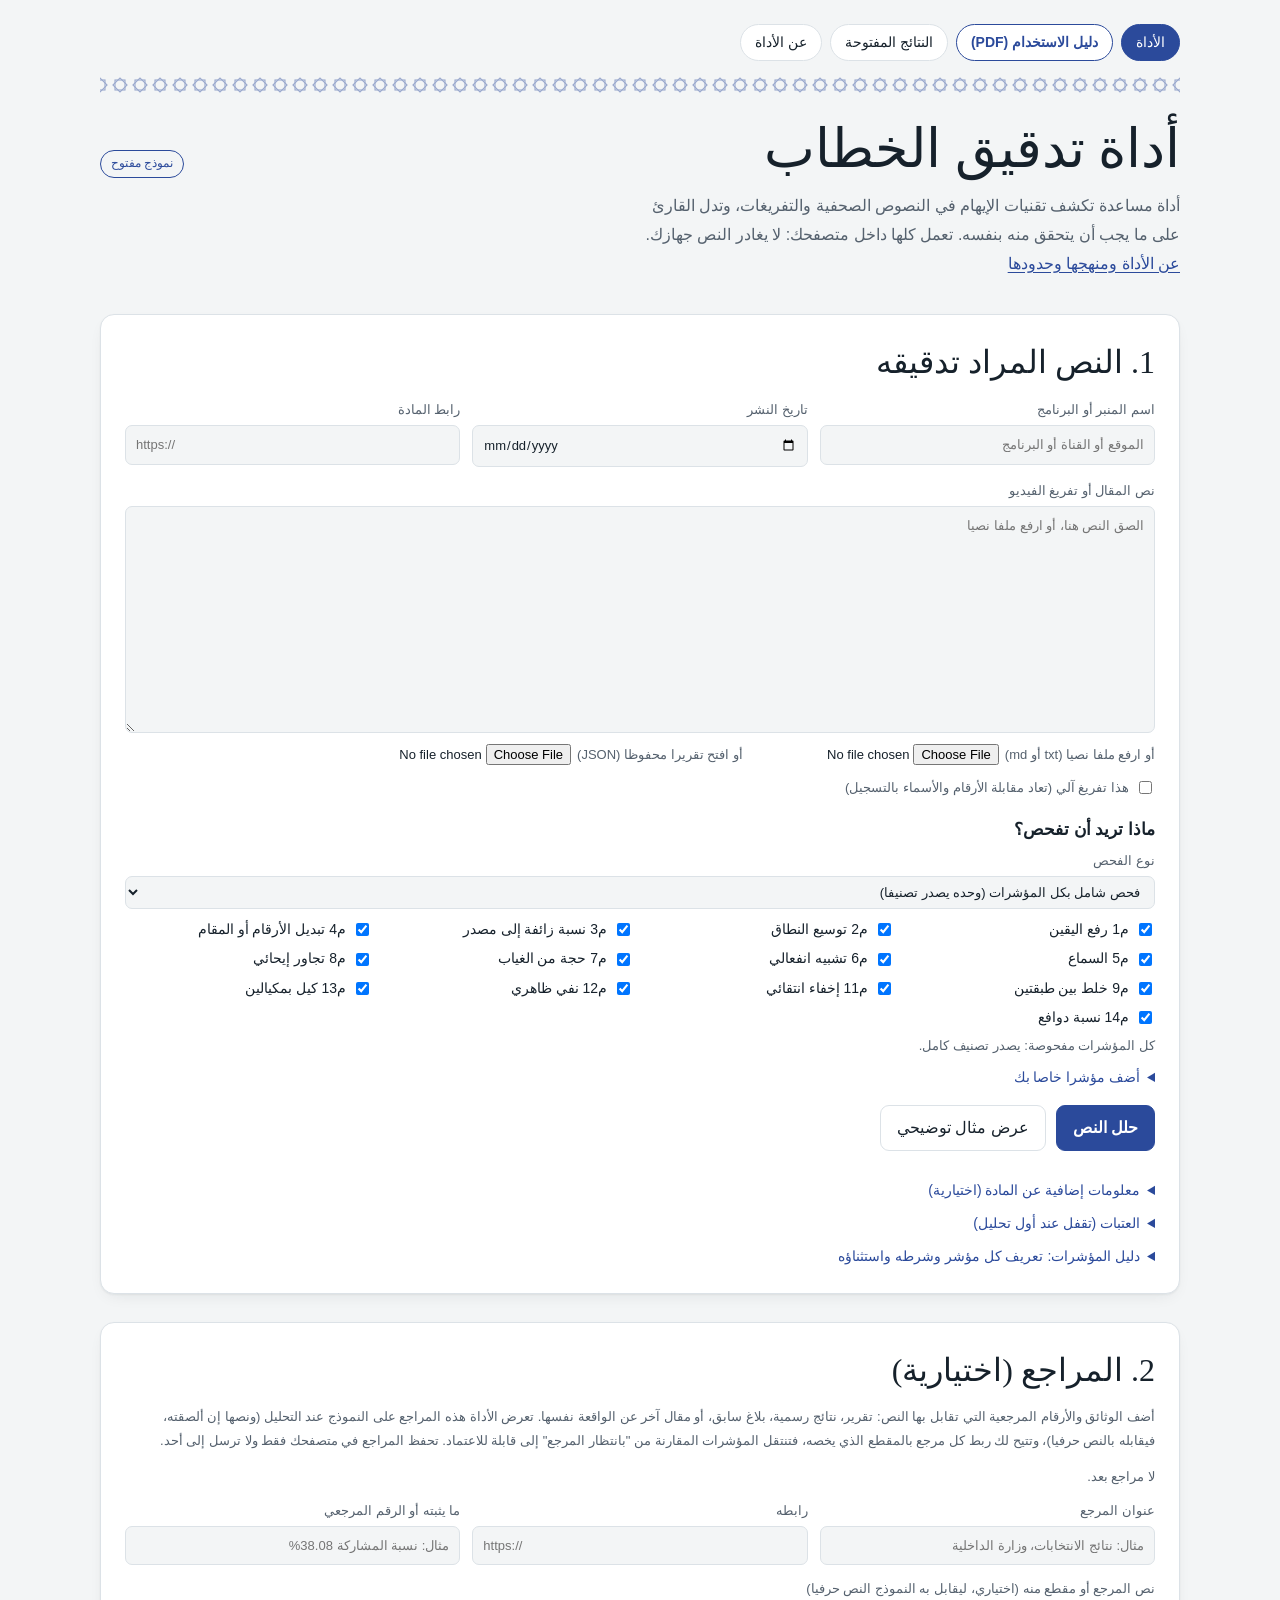
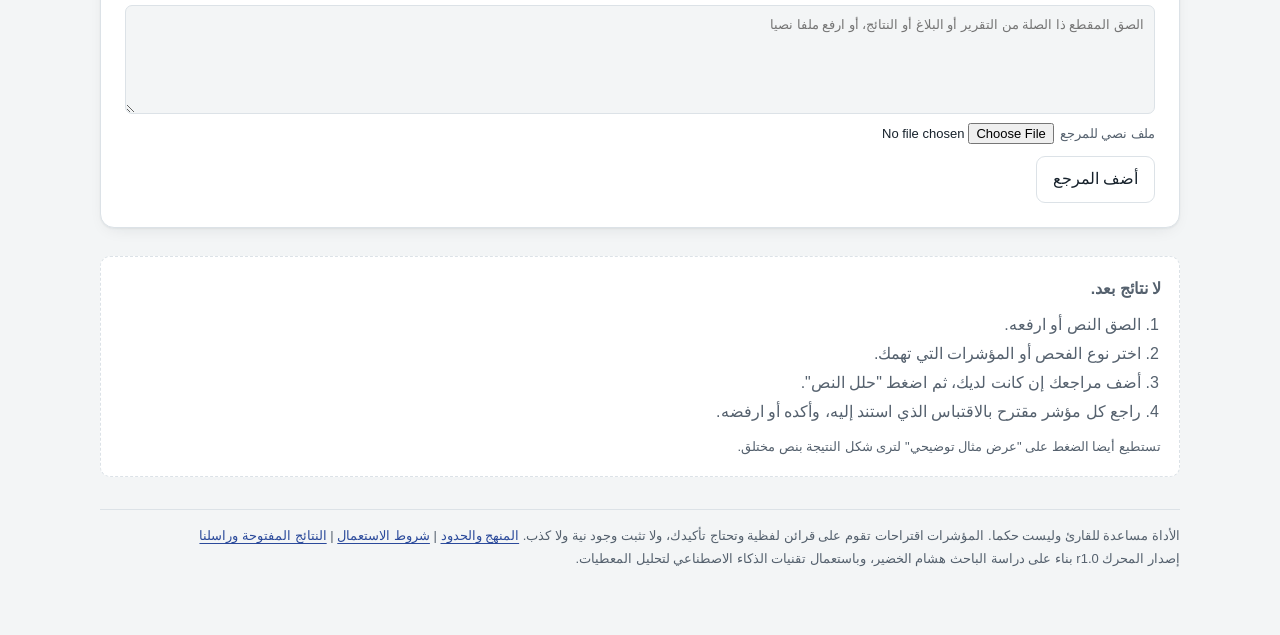
==== index.html @ cd6d9a6f "Add files via upload" ====
<!doctype html>
<html lang="ar" dir="rtl">
<head>
<meta charset="utf-8">
<meta http-equiv="Content-Security-Policy" content="default-src 'self'; script-src 'self' https://accounts.google.com/gsi/client; style-src 'self' 'unsafe-inline' https://accounts.google.com/gsi/style; img-src 'self' data:; font-src 'self'; connect-src 'self' https:; frame-src https://accounts.google.com/gsi/; object-src 'none'; base-uri 'none'; form-action 'self'">
<link rel="icon" href="data:image/svg+xml,%3Csvg xmlns='http://www.w3.org/2000/svg' viewBox='0 0 32 32'%3E%3Crect width='32' height='32' rx='7' fill='%232B4A9B'/%3E%3Cpath d='M16 4l3.2 6.4L26 8.5l-1.9 6.8L28 16l-3.9.7L26 23.5l-6.8-1.9L16 28l-3.2-6.4L6 23.5l1.9-6.8L4 16l3.9-.7L6 8.5l6.8 1.9z' fill='%23fff'/%3E%3C/svg%3E">
<meta name="referrer" content="strict-origin-when-cross-origin">
<meta name="viewport" content="width=device-width,initial-scale=1">
<title>أداة تدقيق الخطاب</title>
<meta name="description" content="أداة مساعدة تكشف تقنيات الإيهام في النصوص الصحفية والتفريغات، وتدل القارئ على ما يجب أن يتحقق منه بنفسه.">
<link rel="stylesheet" href="style.css">
</head>
<body>
<div id="app" lang="ar" dir="rtl">
  <nav class="topnav" aria-label="التنقل"><a href="index.html" aria-current="page">الأداة</a><a href="dalil-alistikhdam.pdf" download class="pdf">دليل الاستخدام (PDF)</a><a href="public.html">النتائج المفتوحة</a><a href="about.html">عن الأداة</a></nav>
  <header>
    <div>
      <h1>أداة تدقيق الخطاب</h1>
      <p>أداة مساعدة تكشف تقنيات الإيهام في النصوص الصحفية والتفريغات، وتدل القارئ على ما يجب أن يتحقق منه بنفسه. تعمل كلها داخل متصفحك: لا يغادر النص جهازك. <a href="about.html">عن الأداة ومنهجها وحدودها</a></p>
    </div>
    <span class="tag">نموذج مفتوح</span>
  </header>

  <section id="input">
    <div class="card">
      <h2>1. النص المراد تدقيقه</h2>
      <div class="grid" style="margin-bottom:12px">
        <label>اسم المنبر أو البرنامج<input type="text" id="m-outlet" placeholder="الموقع أو القناة أو البرنامج"></label>
        <label>تاريخ النشر<input type="date" id="m-date"></label>
        <label>رابط المادة<input type="text" id="m-link" inputmode="url" dir="ltr" placeholder="https://"></label>
      </div>
      <label for="text">نص المقال أو تفريغ الفيديو
        <textarea id="text" rows="9" placeholder="الصق النص هنا، أو ارفع ملفا نصيا"></textarea></label>
      <div class="row" style="margin-top:10px">
        <label style="flex-direction:row;align-items:center;gap:6px"><span>أو ارفع ملفا نصيا (txt أو md)</span><input type="file" id="file" accept=".txt,.md,text/plain"></label>
        <label style="flex-direction:row;align-items:center;gap:6px"><span>أو افتح تقريرا محفوظا (JSON)</span><input type="file" id="imp-file" accept=".json,application/json"></label>
        <label style="flex-direction:row;align-items:center;gap:6px"><input type="checkbox" id="asr"><span>هذا تفريغ آلي (تعاد مقابلة الأرقام والأسماء بالتسجيل)</span></label>
        <label id="ai-wrap" hidden style="flex-direction:row;align-items:center;gap:6px"><input type="checkbox" id="ai"><span>تحليل معمق بخدمة ذكاء اصطناعي (يرسل النص إلى الخادم المعد لذلك)</span></label>
      </div>
      <h3 style="margin:18px 0 6px">ماذا تريد أن تفحص؟</h3>
      <label>نوع الفحص
        <select id="preset">
          <option value="all">فحص شامل بكل المؤشرات (وحده يصدر تصنيفا)</option>
          <option value="num">الأرقام والإحصاءات</option>
          <option value="src">المصادر والإسناد</option>
          <option value="fra">الإيحاء والتأطير</option>
          <option value="custom">اختيار يدوي</option>
        </select></label>
      <div class="checks" id="picker" role="group" aria-label="المؤشرات المفحوصة"></div>
      <p class="note" id="presetnote" style="margin:4px 0 0"></p>
      <details style="margin-top:8px">
        <summary>أضف مؤشرا خاصا بك</summary>
        <div class="th">
          <label>اسم المؤشر<input type="text" id="c-name" placeholder="مثال: الاستشهاد بمجهول الحال"></label>
          <label>الشرط (متى يحسب؟)<input type="text" id="c-cond" placeholder="صف الحالة بدقة بحيث يمكن التحقق منها في النص"></label>
          <label>الوزن<select id="c-w"><option value="1">1 (عادي)</option><option value="2">2 (مرتفع)</option></select></label>
          <label style="flex-direction:row;align-items:center;gap:6px"><input type="checkbox" id="c-bench"><span>لا يثبت دون مرجع خارجي</span></label>
        </div>
        <div class="row" style="margin-top:8px"><button id="c-add">أضف المؤشر</button></div>
      </details>
      <div class="row" style="margin-top:14px">
        <button class="primary" id="go">حلل النص</button>
        <button id="stop" hidden>إيقاف</button>
        <button id="demo">عرض مثال توضيحي</button>
      </div>
      <div class="prog" id="prog" hidden><i></i></div>
      <div id="msg" class="note" aria-live="polite"></div>
      <details style="margin-top:8px">
        <summary>معلومات إضافية عن المادة (اختيارية)</summary>
        <div class="th">
          <label>شكل المادة<select id="m-genre"><option value="">غير محدد</option><option>مقال</option><option>تعليق</option><option>حلقة مصورة أو صوتية</option><option>خبر</option></select></label>
          <label>من يستهدفه النص؟<select id="m-target"><option value="">غير محدد</option><option>شخص</option><option>جهة أو مؤسسة</option><option>صورة الدولة في الخارج</option></select></label>
          <label>نبرة النص تجاه هدفه<select id="m-dir"><option value="">غير محدد</option><option>ذم</option><option>مدح</option><option>محايدة</option></select></label>
          <label>انتماء الهدف<select id="m-pos"><option value="">غير محدد</option><option>الحكومة</option><option>المعارضة</option><option>مؤسسة من مؤسسات الدولة</option></select></label>
        </div>
        <p class="note">هذه المعلومات لا تدخل في الحساب، وتفيد في مقارنة النصوص لاحقا.</p>
      </details>
      <details style="margin-top:8px">
        <summary>العتبات (تقفل عند أول تحليل)</summary>
        <div class="th">
          <label>درجة المقطع المموه<input type="number" id="t-pass" value="2" min="1"><span class="hint">مجموع أوزان المؤشرات المؤكدة في المقطع. يعد المقطع مموها عند بلوغها.</span></label>
          <label>نسبة التمويه المرتفعة %<input type="number" id="t-rate" value="10" min="1" max="100"><span class="hint">حصة المقاطع المموهة من القابلة للتحقق. ما بلغها فهو مرتفع.</span></label>
          <label>درجة الخروج المرتفعة (من 8)<input type="number" id="t-exit" value="5" min="1" max="8"><span class="hint">عدد علامات الأمانة الممارسة فعلا.</span></label>
          <label>أدنى عدد مقاطع لاستقرار النتيجة<input type="number" id="t-min" value="10" min="1"><span class="hint">تحت هذا العدد تحتسب النتيجة لكن تعرض مع تنبيه لأن مقطعا واحدا يغيرها. يكفي نص واحد لاستعمال الأداة.</span></label>
          <label>عتبة الاعتماد المباشر (ثقة %)<input type="number" id="t-conf" value="85" min="50" max="100"><span class="hint">مؤشر مقترح تبلغ ثقته هذه القيمة يعتمد دون ضغط. قرائن القواعد لا تتجاوز غالبا 75%، فلا يعتمد بها شيء تلقائيا إلا مع التحليل المعمق.</span></label>
          <label>عتبة اطراد المؤشر %<input type="number" id="t-ind" value="20" min="1" max="100"><span class="hint">مؤشر يظهر في هذه النسبة من المقاطع القابلة للتحقق يعد مطردا ومعتدا به في النص.</span></label>
        </div>
        <p class="note">تكتب العتبات قبل أول ترميز ولا تعدل بعد رؤية النتائج. لبدء تحليل بعتبات أخرى أعد تحميل الصفحة.</p>
      </details>
      <details style="margin-top:8px">
        <summary>دليل المؤشرات: تعريف كل مؤشر وشرطه واستثناؤه</summary>
        <div class="guide" id="guide"></div>
      </details>
    </div>
  </section>

  <section id="refs">
    <div class="card">
      <h2>2. المراجع (اختيارية)</h2>
      <p class="note" style="margin-top:0">أضف الوثائق والأرقام المرجعية التي تقابل بها النص: تقرير، نتائج رسمية، بلاغ سابق، أو مقال آخر عن الواقعة نفسها. تعرض الأداة هذه المراجع على النموذج عند التحليل (ونصها إن ألصقته، فيقابله بالنص حرفيا)، وتتيح لك ربط كل مرجع بالمقطع الذي يخصه، فتنتقل المؤشرات المقارنة من "بانتظار المرجع" إلى قابلة للاعتماد. تحفظ المراجع في متصفحك فقط ولا ترسل إلى أحد.</p>
      <div class="refs" id="reflist"></div>
      <div class="grid">
        <label>عنوان المرجع<input type="text" id="r-title" placeholder="مثال: نتائج الانتخابات، وزارة الداخلية"></label>
        <label>رابطه<input type="text" id="r-link" inputmode="url" dir="ltr" placeholder="https://"></label>
        <label>ما يثبته أو الرقم المرجعي<input type="text" id="r-note" placeholder="مثال: نسبة المشاركة 38.08%"></label>
      </div>
      <label style="margin-top:12px">نص المرجع أو مقطع منه (اختياري، ليقابل به النموذج النص حرفيا)
        <textarea id="r-text" rows="4" placeholder="الصق المقطع ذا الصلة من التقرير أو البلاغ أو النتائج، أو ارفع ملفا نصيا"></textarea></label>
      <div class="row" style="margin-top:8px"><label style="flex-direction:row;align-items:center;gap:6px"><span>ملف نصي للمرجع</span><input type="file" id="r-file" accept=".txt,.md,text/plain"></label></div>
      <div class="row" style="margin-top:10px"><button id="r-add">أضف المرجع</button></div>
    </div>
  </section>

  <section id="results"></section>
  <footer class="note" style="margin-top:32px;border-top:1px solid var(--line);padding-top:14px">
    الأداة مساعدة للقارئ وليست حكما. المؤشرات اقتراحات تقوم على قرائن لفظية وتحتاج تأكيدك، ولا تثبت وجود نية ولا كذب. <a href="about.html">المنهج والحدود</a> | <a href="terms.html">شروط الاستعمال</a> | <a href="public.html">النتائج المفتوحة وراسلنا</a>
    <br>إصدار المحرك <span id="ver"></span> بناء على دراسة الباحث هشام الخضير، وباستعمال تقنيات الذكاء الاصطناعي لتحليل المعطيات.
  </footer>
</div>

<script src="config.js"></script>
<script src="mode.js"></script>
<script src="auth.js"></script>
<script src="engine.js"></script>
<script src="app.js"></script>
</body>
</html>
---- style.css ----
/* ====== الهوية البصرية ======
   ورق رمادي مزرق محايد، حبر أزرق داكن، لون مميز واحد (أزرق مستوحى من الزليج)، ودلالات وظيفية للتنبيه فقط.
   العنصر المميز الوحيد: شريط النجمة الثمانية (زليج) تحت قائمة التنقل. باقي الصفحة هادئ. */
@font-face{font-family:"Tadqiq Display";src:url("fonts/title.woff") format("woff"),local("Reem Kufi"),local("ReemKufi-Regular");font-weight:400 800;font-display:swap}
@font-face{font-family:"Tadqiq Maghribi";src:url("fonts/BouazziMaghribi-Regular.woff2") format("woff2"),url("fonts/BouazziMaghribi-Regular.woff") format("woff");font-weight:400;font-display:swap}
@font-face{font-family:"Tadqiq Text";src:url("fonts/text-400.woff") format("woff"),local("IBM Plex Sans Arabic"),local("IBMPlexSansArabic");font-weight:400 500;font-display:swap}
@font-face{font-family:"Tadqiq Text";src:url("fonts/text-600.woff") format("woff"),local("IBM Plex Sans Arabic SemiBold"),local("IBMPlexSansArabic-SemiBold");font-weight:600;font-display:swap}
@font-face{font-family:"Tadqiq Text";src:url("fonts/text-700.woff") format("woff"),local("IBM Plex Sans Arabic Bold"),local("IBMPlexSansArabic-Bold");font-weight:700 800;font-display:swap}
:root{
  --bg:#F3F5F6; --panel:#FFFFFF; --ink:#16212B; --mute:#55616E; --line:#DCE2E7; --soft:#E8EDF1;
  --accent:#2B4A9B; --accent-ink:#FFFFFF;
  --flag:#A3271D; --flag-bg:#FBEBE8; --warn:#7F5200; --warn-bg:#FAF0D9; --ok:#1F6B3E; --ok-bg:#E4F2E9;
  --mark:#FFE7A0; --shadow:0 1px 2px rgba(22,33,43,.05),0 6px 18px -8px rgba(22,33,43,.12);
  --f-maghribi:"Tadqiq Maghribi","Tadqiq Display","Reem Kufi",serif;
  --f-display:"Tadqiq Display","Reem Kufi","Segoe UI",Tahoma,"Noto Sans Arabic",sans-serif;
  --f-body:"Tadqiq Text","IBM Plex Sans Arabic","Segoe UI",Tahoma,"Noto Sans Arabic",sans-serif;
  color-scheme:light;
}
@media (prefers-color-scheme: dark){
  :root:not([data-theme="light"]){
    --bg:#0E141B; --panel:#16202A; --ink:#E8EDF2; --mute:#9AA8B6; --line:#27343F; --soft:#1D2A35;
    --accent:#8CA6EE; --accent-ink:#0E1630;
    --flag:#FF9488; --flag-bg:#3A1D1A; --warn:#F0C26B; --warn-bg:#30270F; --ok:#7FD39B; --ok-bg:#14301E;
    --mark:#5A4A12; --shadow:0 1px 2px rgba(0,0,0,.3),0 6px 18px -8px rgba(0,0,0,.5); color-scheme:dark;
  }
}
:root[data-theme="dark"]{
  --bg:#0E141B; --panel:#16202A; --ink:#E8EDF2; --mute:#9AA8B6; --line:#27343F; --soft:#1D2A35;
  --accent:#8CA6EE; --accent-ink:#0E1630;
  --flag:#FF9488; --flag-bg:#3A1D1A; --warn:#F0C26B; --warn-bg:#30270F; --ok:#7FD39B; --ok-bg:#14301E;
  --mark:#5A4A12; --shadow:0 1px 2px rgba(0,0,0,.3),0 6px 18px -8px rgba(0,0,0,.5); color-scheme:dark;
}
html{-webkit-text-size-adjust:100%}
body{background:var(--bg);color:var(--ink);font-family:var(--f-body);font-size:16px;line-height:1.8;padding-inline:16px;font-feature-settings:'kern','liga'}
#app{max-width:1080px;margin:0 auto;padding-block:24px 64px;direction:rtl}
*{box-sizing:border-box}
h1,h2,h3{font-family:var(--f-display);font-weight:700;margin:0;text-wrap:balance;letter-spacing:0}
h1,h2{font-family:var(--f-maghribi);font-weight:400;font-synthesis:none}   /* الخط المغربي للعناوين الأساسية؛ وزن واحد فلا تضخيم آلي */
h1{font-size:clamp(36px,6.5vw,54px);line-height:1.35}
h2{font-size:clamp(26px,3.8vw,32px);line-height:1.45;margin-bottom:12px}
h3{font-size:17px;line-height:1.5}
header{display:flex;flex-wrap:wrap;gap:10px 16px;align-items:baseline;justify-content:space-between;margin-bottom:28px;padding-bottom:8px}
header p{margin:6px 0 0;color:var(--mute);max-width:62ch}
.tag{font-size:12px;border:1px solid var(--line);border-radius:999px;padding:2px 10px;color:var(--mute);background:var(--panel)}
section{margin-bottom:28px;min-width:0}
.card{background:var(--panel);border:1px solid var(--line);border-radius:14px;padding:clamp(16px,3vw,24px);min-width:0;box-shadow:var(--shadow)}
.grid{display:grid;gap:12px;grid-template-columns:repeat(auto-fit,minmax(200px,1fr))}
label{display:flex;flex-direction:column;gap:4px;font-size:13px;color:var(--mute);min-width:0}
input,select,textarea,button{font:inherit;color:var(--ink)}
input[type=text],input[type=number],input[type=date],input[type=email],select,textarea{background:var(--bg);border:1px solid var(--line);border-radius:7px;padding:7px 10px;width:100%;min-width:0}
textarea{resize:vertical;line-height:1.8}
:focus-visible{outline:2px solid var(--accent);outline-offset:2px}
button{cursor:pointer;border:1px solid var(--line);background:var(--panel);border-radius:9px;padding:8px 16px;transition:background-color .15s,border-color .15s}
button:hover:not(:disabled){border-color:var(--accent)}
button.primary{background:var(--accent);color:var(--accent-ink);border-color:var(--accent);font-weight:600}
button.primary:hover:not(:disabled){filter:brightness(1.08)}
button:disabled{opacity:.5;cursor:not-allowed}
.row{display:flex;flex-wrap:wrap;gap:10px;align-items:center}
.note{color:var(--mute);font-size:13px}
.banner{border-radius:8px;padding:10px 14px;font-size:13.5px;border:1px solid var(--line);background:var(--soft)}
.banner.warn{background:var(--warn-bg);color:var(--warn);border-color:transparent}
.banner.demo{background:var(--soft)}
details summary{cursor:pointer;color:var(--accent);font-size:14px}
.th{display:grid;gap:10px;grid-template-columns:repeat(auto-fit,minmax(150px,1fr));margin-top:10px}
/* summary */
.stats{display:grid;gap:12px;grid-template-columns:repeat(auto-fit,minmax(170px,1fr));margin-bottom:14px}
.stat{background:var(--panel);border:1px solid var(--line);border-radius:12px;padding:14px 16px;min-width:0;box-shadow:var(--shadow)}
.stat b{display:block;font-family:var(--f-display);font-size:32px;line-height:1.2;font-weight:700;font-variant-numeric:tabular-nums}
.stat span{font-size:13px;color:var(--mute)}
.verdict{border-radius:14px;padding:18px 20px;border:1px solid var(--line);border-inline-start-width:6px;background:var(--panel);margin-bottom:14px}
.verdict .lab{font-family:var(--f-display);font-size:clamp(20px,3vw,26px);line-height:1.4}
.verdict.bad{background:var(--flag-bg);border-color:var(--flag)}
.verdict.bad .lab{color:var(--flag)}
.verdict.good{background:var(--ok-bg);border-color:var(--ok)}
.verdict.good .lab{color:var(--ok)}
.verdict.mid{background:var(--warn-bg);border-color:var(--warn)}
.verdict.mid .lab{color:var(--warn)}
.bar{height:8px;border-radius:99px;background:var(--soft);overflow:hidden;margin-top:6px}
.bar i{display:block;height:100%;background:var(--flag)}
table{width:100%;border-collapse:collapse;font-size:14px}
th,td{border-bottom:1px solid var(--line);padding:8px 8px;text-align:start;vertical-align:middle}
th{font-weight:600;color:var(--mute);font-size:13px}
.scroll{overflow-x:auto}
td input[type=number]{width:70px}
.pill{display:inline-block;border-radius:99px;padding:1px 10px;font-size:12.5px;background:var(--soft);color:var(--mute)}
.pill.ok{background:var(--ok-bg);color:var(--ok)}
.pill.no{background:var(--flag-bg);color:var(--flag)}
.pill.decl{background:var(--warn-bg);color:var(--warn)}
/* passages */
.p{border:1px solid var(--line);background:var(--panel);border-radius:12px;padding:16px;margin-bottom:12px;display:grid;gap:10px;min-width:0}
.p.camo{border-inline-start:5px solid var(--flag)}
.p.opin{opacity:.78}
.p-head{display:flex;flex-wrap:wrap;gap:8px 12px;align-items:center}
.p-n{font-family:var(--f-display);font-size:15px;color:var(--mute);min-width:2.2em}
.quote{margin:0;font-size:15.5px;line-height:1.9;overflow-wrap:anywhere}
mark{background:var(--mark);color:inherit;border-radius:3px;padding:0 2px}
.chips{display:flex;flex-wrap:wrap;gap:6px}
.chip{border-radius:99px;padding:2px 12px;font-size:13px;border:1px dashed var(--mute);background:transparent;display:inline-flex;gap:6px;align-items:center}
.chip.c{border-style:solid;border-color:var(--flag);background:var(--flag-bg);color:var(--flag);font-weight:600}
.chip.r{text-decoration:line-through;color:var(--mute);opacity:.6}
.chip small{font-size:11px;opacity:.85}
.p-meta{display:grid;gap:8px;grid-template-columns:repeat(auto-fit,minmax(190px,1fr))}
.why{font-size:13px;color:var(--mute);margin:0}
.add{display:flex;gap:6px;align-items:center}
.add select{width:auto;max-width:200px}
.legend{display:flex;flex-wrap:wrap;gap:12px;font-size:13px;color:var(--mute);margin-bottom:10px}
.bm{font-size:13px}
label .hint{font-size:12px;color:var(--mute);line-height:1.5}
.guide{display:grid;gap:10px;margin-top:10px}
.g-i{border:1px solid var(--line);border-radius:8px;padding:10px 12px;background:var(--bg)}
.g-i p{margin:2px 0;font-size:13.5px}
.g-i b{color:var(--ink)}
.refs{display:grid;gap:8px;margin:10px 0}
.ref{display:flex;flex-wrap:wrap;gap:6px 12px;align-items:baseline;border:1px solid var(--line);border-radius:8px;padding:8px 12px;background:var(--bg)}
.ref a{color:var(--accent);overflow-wrap:anywhere}
.ref .grow{flex:1;min-width:0}
.pill.est{background:var(--flag-bg);color:var(--flag);font-weight:600}
.checks{display:grid;gap:4px 14px;grid-template-columns:repeat(auto-fit,minmax(210px,1fr));margin-top:8px}
.checks label{flex-direction:row;align-items:center;gap:6px;color:var(--ink);font-size:14px}
.empty{border:1px dashed var(--line);border-radius:10px;padding:18px;color:var(--mute);background:var(--panel)}
.empty ol{margin:8px 0 0;padding-inline-start:20px}
.sumtxt{font-size:15.5px;line-height:1.9;margin:6px 0 0}
.chip small.auto{font-weight:400}

#msg{min-height:1.4em}
.prog{height:6px;border-radius:99px;background:var(--soft);overflow:hidden}
.prog i{display:block;height:100%;width:0;background:var(--accent);transition:width .3s}
@media (prefers-reduced-motion:reduce){.prog i{transition:none}}
@media (max-width:520px){h1{font-size:32px}.stat b{font-size:26px}}
a{color:var(--accent);text-underline-offset:3px}
body{margin:0}
[hidden]{display:none!important}

.topnav{display:flex;flex-wrap:wrap;gap:6px 8px;margin:0 0 18px;padding:0}
.topnav a{border:1px solid var(--line);background:var(--panel);color:var(--ink);text-decoration:none;border-radius:99px;padding:5px 14px;font-size:14px}
.topnav a:hover{border-color:var(--accent)}
.topnav a[aria-current="page"]{background:var(--accent);color:var(--accent-ink);border-color:var(--accent)}
.topnav a.pdf{border-color:var(--accent);color:var(--accent);font-weight:600}

body.locked #app>*:not(.topnav){display:none}
body.locked main>*:not(.topnav):not(h1){display:none}
.gate{position:fixed;inset:0;z-index:50;background:rgba(15,22,28,.72);display:flex;align-items:flex-start;justify-content:center;padding:24px 16px;overflow-y:auto}
.gate-card{background:var(--panel);color:var(--ink);border:1px solid var(--line);border-radius:12px;padding:20px;max-width:460px;width:100%;margin-block:auto;display:grid;gap:10px}
.gate-card h2{margin:0}.gate-card h3{margin:8px 0 0}
.g-terms{flex-direction:row;flex-wrap:wrap;align-items:center;gap:6px;color:var(--ink);font-size:14px;background:var(--soft);border-radius:8px;padding:8px 10px}
.g-btn{min-height:44px}
.acct{margin-inline-start:auto;display:inline-flex;gap:6px;align-items:center;flex-wrap:wrap}
.acct .who{max-width:200px;overflow:hidden;text-overflow:ellipsis;white-space:nowrap;direction:ltr;color:var(--mute);font-size:13px}
.acct button{padding:3px 12px;font-size:13px;border-radius:99px}

/* الشريط المميز: نجمة ثمانية متكررة (نمط الزليج). عنصر الهوية الوحيد */
.topnav::after{content:"";flex:0 0 100%;height:20px;margin-top:8px;background:var(--accent);opacity:.45;
  -webkit-mask:url("data:image/svg+xml,%3Csvg xmlns='http://www.w3.org/2000/svg' width='20' height='20' viewBox='0 0 20 20'%3E%3Cg fill='none' stroke='black' stroke-width='1.1'%3E%3Crect x='5' y='5' width='10' height='10'/%3E%3Crect x='5' y='5' width='10' height='10' transform='rotate(45 10 10)'/%3E%3C/g%3E%3C/svg%3E") repeat-x center/20px 20px;
  mask:url("data:image/svg+xml,%3Csvg xmlns='http://www.w3.org/2000/svg' width='20' height='20' viewBox='0 0 20 20'%3E%3Cg fill='none' stroke='black' stroke-width='1.1'%3E%3Crect x='5' y='5' width='10' height='10'/%3E%3Crect x='5' y='5' width='10' height='10' transform='rotate(45 10 10)'/%3E%3C/g%3E%3C/svg%3E") repeat-x center/20px 20px}
.topnav{align-items:center}
.tag{border-color:var(--accent);color:var(--accent);background:transparent}
.quote{max-width:70ch}
@media (prefers-reduced-motion:reduce){*{transition:none!important}}
@media print{.topnav,.gate,button,.row,details>summary~*{display:none!important}body{background:#fff;color:#000}}

/* محتوى يظهر بحسب نمط الموقع */
.only-full{display:none}
html[data-mode=full] .only-full{display:revert}
html[data-mode=full] .only-static{display:none}
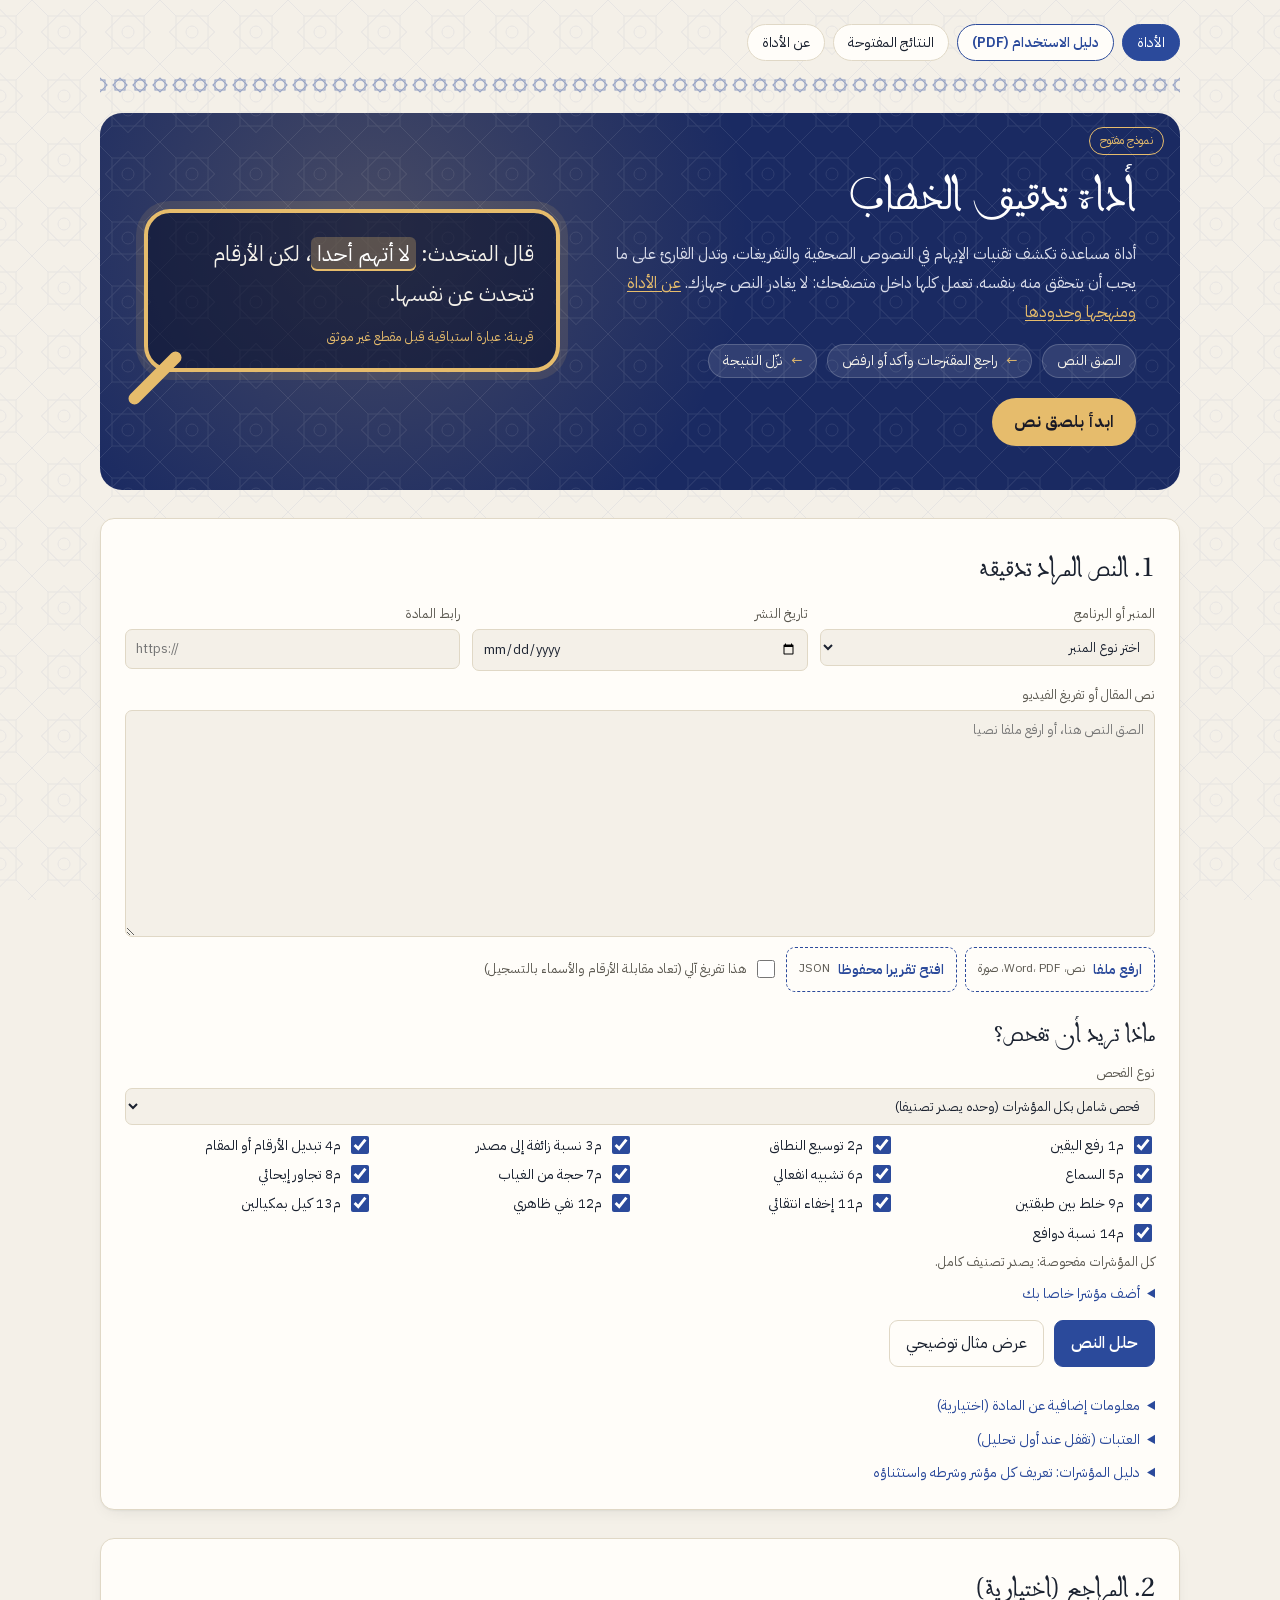
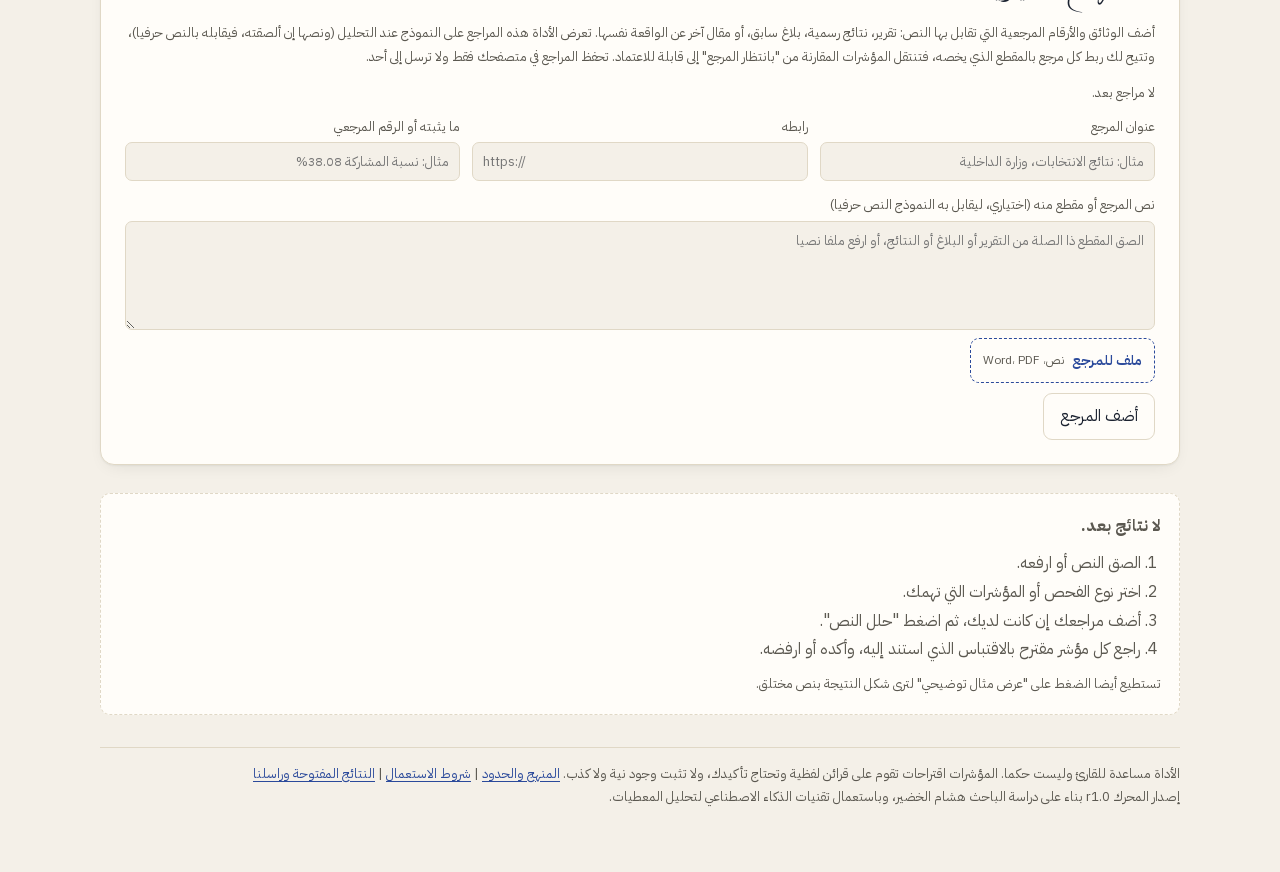
==== commit caa313e2: "Add files via upload Mise à jour : design, Word, PDF et images" ====
--- a/index.html
+++ b/index.html
@@ -2,7 +2,7 @@
 <html lang="ar" dir="rtl">
 <head>
 <meta charset="utf-8">
-<meta http-equiv="Content-Security-Policy" content="default-src 'self'; script-src 'self' https://accounts.google.com/gsi/client; style-src 'self' 'unsafe-inline' https://accounts.google.com/gsi/style; img-src 'self' data:; font-src 'self'; connect-src 'self' https:; frame-src https://accounts.google.com/gsi/; object-src 'none'; base-uri 'none'; form-action 'self'">
+<meta http-equiv="Content-Security-Policy" content="default-src 'self'; script-src 'self' 'wasm-unsafe-eval' https://accounts.google.com/gsi/client; worker-src 'self'; style-src 'self' 'unsafe-inline' https://accounts.google.com/gsi/style; img-src 'self' data:; font-src 'self'; connect-src 'self' https:; frame-src https://accounts.google.com/gsi/; object-src 'none'; base-uri 'none'; form-action 'self'">
 <link rel="icon" href="data:image/svg+xml,%3Csvg xmlns='http://www.w3.org/2000/svg' viewBox='0 0 32 32'%3E%3Crect width='32' height='32' rx='7' fill='%232B4A9B'/%3E%3Cpath d='M16 4l3.2 6.4L26 8.5l-1.9 6.8L28 16l-3.9.7L26 23.5l-6.8-1.9L16 28l-3.2-6.4L6 23.5l1.9-6.8L4 16l3.9-.7L6 8.5l6.8 1.9z' fill='%23fff'/%3E%3C/svg%3E">
 <meta name="referrer" content="strict-origin-when-cross-origin">
 <meta name="viewport" content="width=device-width,initial-scale=1">
@@ -13,11 +13,14 @@
 <body>
 <div id="app" lang="ar" dir="rtl">
   <nav class="topnav" aria-label="التنقل"><a href="index.html" aria-current="page">الأداة</a><a href="dalil-alistikhdam.pdf" download class="pdf">دليل الاستخدام (PDF)</a><a href="public.html">النتائج المفتوحة</a><a href="about.html">عن الأداة</a></nav>
-  <header>
+  <header class="hero">
     <div>
       <h1>أداة تدقيق الخطاب</h1>
       <p>أداة مساعدة تكشف تقنيات الإيهام في النصوص الصحفية والتفريغات، وتدل القارئ على ما يجب أن يتحقق منه بنفسه. تعمل كلها داخل متصفحك: لا يغادر النص جهازك. <a href="about.html">عن الأداة ومنهجها وحدودها</a></p>
+      <ol class="steps"><li>الصق النص</li><li>راجع المقترحات وأكد أو ارفض</li><li>نزّل النتيجة</li></ol>
+      <a class="cta" href="#input">ابدأ بلصق نص</a>
     </div>
+    <figure class="spec" aria-hidden="true"><blockquote>قال المتحدث: <mark>لا أتهم أحدا</mark>، لكن الأرقام تتحدث عن نفسها.</blockquote><figcaption>قرينة: عبارة استباقية قبل مقطع غير موثق</figcaption></figure>
     <span class="tag">نموذج مفتوح</span>
   </header>
 
@@ -25,19 +28,21 @@
     <div class="card">
       <h2>1. النص المراد تدقيقه</h2>
       <div class="grid" style="margin-bottom:12px">
-        <label>اسم المنبر أو البرنامج<input type="text" id="m-outlet" placeholder="الموقع أو القناة أو البرنامج"></label>
+        <label>المنبر أو البرنامج<select id="m-outlet"><option value="">اختر نوع المنبر</option><option>جريدة إلكترونية</option><option>منشور فيسبوك</option><option>بودكاست</option><option>ريلز</option><option>آخر</option></select>
+          <input type="text" id="m-outlet-other" hidden maxlength="80" placeholder="حدد المنبر أو البرنامج" aria-label="تحديد المنبر الآخر" style="margin-top:6px"></label>
         <label>تاريخ النشر<input type="date" id="m-date"></label>
         <label>رابط المادة<input type="text" id="m-link" inputmode="url" dir="ltr" placeholder="https://"></label>
       </div>
       <label for="text">نص المقال أو تفريغ الفيديو
         <textarea id="text" rows="9" placeholder="الصق النص هنا، أو ارفع ملفا نصيا"></textarea></label>
-      <div class="row" style="margin-top:10px">
-        <label style="flex-direction:row;align-items:center;gap:6px"><span>أو ارفع ملفا نصيا (txt أو md)</span><input type="file" id="file" accept=".txt,.md,text/plain"></label>
-        <label style="flex-direction:row;align-items:center;gap:6px"><span>أو افتح تقريرا محفوظا (JSON)</span><input type="file" id="imp-file" accept=".json,application/json"></label>
+      <div class="picks">
+        <label class="pick"><b>ارفع ملفا</b><span class="fn">نص، Word، PDF، صورة</span><input type="file" id="file" accept=".txt,.md,.docx,.pdf,.png,.jpg,.jpeg,.webp,text/plain,application/pdf,image/png,image/jpeg,image/webp"></label>
+        <label class="pick"><b>افتح تقريرا محفوظا</b><span class="fn">JSON</span><input type="file" id="imp-file" accept=".json,application/json"></label>
         <label style="flex-direction:row;align-items:center;gap:6px"><input type="checkbox" id="asr"><span>هذا تفريغ آلي (تعاد مقابلة الأرقام والأسماء بالتسجيل)</span></label>
         <label id="ai-wrap" hidden style="flex-direction:row;align-items:center;gap:6px"><input type="checkbox" id="ai"><span>تحليل معمق بخدمة ذكاء اصطناعي (يرسل النص إلى الخادم المعد لذلك)</span></label>
       </div>
-      <h3 style="margin:18px 0 6px">ماذا تريد أن تفحص؟</h3>
+      <p id="read-note" class="note read-note" role="status" hidden></p>
+      <h3 class="mag" style="margin:18px 0 6px">ماذا تريد أن تفحص؟</h3>
       <label>نوع الفحص
         <select id="preset">
           <option value="all">فحص شامل بكل المؤشرات (وحده يصدر تصنيفا)</option>
@@ -106,7 +111,7 @@
       </div>
       <label style="margin-top:12px">نص المرجع أو مقطع منه (اختياري، ليقابل به النموذج النص حرفيا)
         <textarea id="r-text" rows="4" placeholder="الصق المقطع ذا الصلة من التقرير أو البلاغ أو النتائج، أو ارفع ملفا نصيا"></textarea></label>
-      <div class="row" style="margin-top:8px"><label style="flex-direction:row;align-items:center;gap:6px"><span>ملف نصي للمرجع</span><input type="file" id="r-file" accept=".txt,.md,text/plain"></label></div>
+      <div class="row" style="margin-top:8px"><label class="pick"><b>ملف للمرجع</b><span class="fn">نص، Word، PDF</span><input type="file" id="r-file" accept=".txt,.md,.docx,.pdf,text/plain,application/pdf"></label></div>
       <div class="row" style="margin-top:10px"><button id="r-add">أضف المرجع</button></div>
     </div>
   </section>
@@ -122,6 +127,7 @@
 <script src="mode.js"></script>
 <script src="auth.js"></script>
 <script src="engine.js"></script>
+<script src="readers.js"></script>
 <script src="app.js"></script>
 </body>
 </html>
--- a/style.css
+++ b/style.css
@@ -7,8 +7,8 @@
 @font-face{font-family:"Tadqiq Text";src:url("fonts/text-600.woff") format("woff"),local("IBM Plex Sans Arabic SemiBold"),local("IBMPlexSansArabic-SemiBold");font-weight:600;font-display:swap}
 @font-face{font-family:"Tadqiq Text";src:url("fonts/text-700.woff") format("woff"),local("IBM Plex Sans Arabic Bold"),local("IBMPlexSansArabic-Bold");font-weight:700 800;font-display:swap}
 :root{
-  --bg:#F3F5F6; --panel:#FFFFFF; --ink:#16212B; --mute:#55616E; --line:#DCE2E7; --soft:#E8EDF1;
-  --accent:#2B4A9B; --accent-ink:#FFFFFF;
+  --bg:#F4F0E8; --panel:#FFFDF9; --ink:#1B2230; --mute:#5B5850; --line:#E0D8C6; --soft:#ECE5D6;
+  --accent:#2B4A9B; --accent-ink:#FFFFFF; --hero:#1A2A62; --brass:#B07D2B; --brass-hi:#E6BC6C;
   --flag:#A3271D; --flag-bg:#FBEBE8; --warn:#7F5200; --warn-bg:#FAF0D9; --ok:#1F6B3E; --ok-bg:#E4F2E9;
   --mark:#FFE7A0; --shadow:0 1px 2px rgba(22,33,43,.05),0 6px 18px -8px rgba(22,33,43,.12);
   --f-maghribi:"Tadqiq Maghribi","Tadqiq Display","Reem Kufi",serif;
@@ -18,15 +18,15 @@
 }
 @media (prefers-color-scheme: dark){
   :root:not([data-theme="light"]){
-    --bg:#0E141B; --panel:#16202A; --ink:#E8EDF2; --mute:#9AA8B6; --line:#27343F; --soft:#1D2A35;
-    --accent:#8CA6EE; --accent-ink:#0E1630;
+    --bg:#10131A; --panel:#181C26; --ink:#ECE9E2; --mute:#A4A59F; --line:#2A2F3C; --soft:#212634;
+    --accent:#8CA6EE; --accent-ink:#0E1630; --hero:#1B2756; --brass:#D6A24A; --brass-hi:#EBC77F;
     --flag:#FF9488; --flag-bg:#3A1D1A; --warn:#F0C26B; --warn-bg:#30270F; --ok:#7FD39B; --ok-bg:#14301E;
     --mark:#5A4A12; --shadow:0 1px 2px rgba(0,0,0,.3),0 6px 18px -8px rgba(0,0,0,.5); color-scheme:dark;
   }
 }
 :root[data-theme="dark"]{
-  --bg:#0E141B; --panel:#16202A; --ink:#E8EDF2; --mute:#9AA8B6; --line:#27343F; --soft:#1D2A35;
-  --accent:#8CA6EE; --accent-ink:#0E1630;
+  --bg:#10131A; --panel:#181C26; --ink:#ECE9E2; --mute:#A4A59F; --line:#2A2F3C; --soft:#212634;
+  --accent:#8CA6EE; --accent-ink:#0E1630; --hero:#1B2756; --brass:#D6A24A; --brass-hi:#EBC77F;
   --flag:#FF9488; --flag-bg:#3A1D1A; --warn:#F0C26B; --warn-bg:#30270F; --ok:#7FD39B; --ok-bg:#14301E;
   --mark:#5A4A12; --shadow:0 1px 2px rgba(0,0,0,.3),0 6px 18px -8px rgba(0,0,0,.5); color-scheme:dark;
 }
@@ -162,3 +162,64 @@
 .only-full{display:none}
 html[data-mode=full] .only-full{display:revert}
 html[data-mode=full] .only-static{display:none}
+
+/* منتقي الملفات: زر موحد بدل عنصر المتصفح الافتراضي */
+.picks{display:flex;flex-wrap:wrap;gap:8px;margin-top:10px}
+label.pick{position:relative;flex-direction:row;align-items:center;gap:8px;cursor:pointer;color:var(--ink);background:var(--panel);border:1px dashed var(--accent);border-radius:9px;padding:9px 12px;font-size:14px}
+label.pick b{font-weight:600;color:var(--accent);white-space:nowrap}
+label.pick .fn{color:var(--mute);font-size:12px;max-width:16ch;overflow:hidden;text-overflow:ellipsis;white-space:nowrap}
+label.pick input[type=file]{position:absolute;inset:0;opacity:0;cursor:pointer;width:100%;height:100%}
+label.pick:focus-within{outline:2px solid var(--accent);outline-offset:2px}
+label.pick:hover{background:var(--soft)}
+@media (max-width:560px){.picks{flex-direction:column}label.pick{width:100%;justify-content:space-between}}
+input[type=checkbox]{accent-color:var(--accent);width:18px;height:18px;flex:none}
+label:has(>input[type=checkbox]){align-items:flex-start}
+label.pick .fn{unicode-bidi:plaintext}
+
+/* ====== خلفية وهوية (تحديث التصميم) ====== */
+:root{--zel:url("data:image/svg+xml,%3Csvg xmlns='http://www.w3.org/2000/svg' width='64' height='64' viewBox='0 0 64 64'%3E%3Cg fill='none' stroke='black' stroke-width='1'%3E%3Crect x='16' y='16' width='32' height='32'/%3E%3Crect x='16' y='16' width='32' height='32' transform='rotate(45 32 32)'/%3E%3Ccircle cx='32' cy='32' r='6'/%3E%3Cpath d='M0 0l16 16M64 0L48 16M0 64l16-16M64 64L48 48'/%3E%3C/g%3E%3C/svg%3E")}
+body{position:relative}
+body::before{content:"";position:fixed;inset:0;z-index:-1;pointer-events:none;background:var(--accent);opacity:.06;
+  -webkit-mask:var(--zel) repeat center top/64px 64px;mask:var(--zel) repeat center top/64px 64px}
+@media (prefers-color-scheme:dark){:root:not([data-theme="light"]) body::before{opacity:.09}}
+:root[data-theme="dark"] body::before{opacity:.09}
+
+/* مدخل الصفحة: عدسة فوق عبارة مقتبسة */
+header.hero{position:relative;overflow:hidden;display:grid;grid-template-columns:minmax(0,1.25fr) minmax(0,1fr);gap:28px;align-items:center;
+  background:var(--hero);color:#F4F1EA;border-radius:22px;padding:clamp(22px,4vw,44px);margin-bottom:28px;isolation:isolate}
+header.hero::before{content:"";position:absolute;inset:0;z-index:-1;background:#fff;opacity:.09;
+  -webkit-mask:var(--zel) repeat center/64px 64px;mask:var(--zel) repeat center/64px 64px}
+header.hero::after{content:"";position:absolute;z-index:-1;inset:auto auto -30% -10%;width:70%;aspect-ratio:1;border-radius:50%;
+  background:radial-gradient(closest-side,rgba(230,188,108,.22),transparent)}
+header.hero h1{color:#fff}
+header.hero p{color:#D9DCEA;margin:10px 0 0;max-width:56ch}
+header.hero p a{color:var(--brass-hi)}
+.hero .tag{position:absolute;top:14px;inset-inline-start:16px;border-color:var(--brass-hi);color:var(--brass-hi)}
+.hero .steps{list-style:none;padding:0;margin:18px 0 0;display:flex;flex-wrap:wrap;gap:8px 10px}
+.hero .steps li{font-size:14px;color:#F4F1EA;background:rgba(255,255,255,.1);border:1px solid rgba(255,255,255,.18);border-radius:99px;padding:3px 14px}
+.hero .steps li+li::before{content:"\2190";margin-inline-end:8px;color:var(--brass-hi)}
+.hero .cta{display:inline-block;margin-top:20px;background:var(--brass-hi);color:#1A1A26;text-decoration:none;font-weight:700;border-radius:99px;padding:10px 22px;min-height:44px}
+.hero .cta:hover{background:#fff}
+.hero .cta:focus-visible{outline:3px solid #fff;outline-offset:3px}
+.spec{position:relative;margin:0 12px 22px 0;padding:22px 22px 20px;border:4px solid var(--brass-hi);border-radius:26px;background:rgba(10,16,40,.55);box-shadow:0 0 0 8px rgba(230,188,108,.12)}
+.spec::after{content:"";position:absolute;width:70px;height:12px;border-radius:8px;background:var(--brass-hi);bottom:-14px;left:6px;transform:translate(-34px,2px) rotate(-45deg)}
+.spec blockquote{margin:0;font-size:clamp(17px,2.4vw,21px);line-height:1.9;color:#F4F1EA}
+.spec mark{background:rgba(230,188,108,.28);color:#fff;border-radius:6px;padding:1px 6px;box-shadow:inset 0 -2px 0 var(--brass-hi)}
+.spec figcaption{margin-top:10px;font-size:13px;color:var(--brass-hi)}
+@media (max-width:760px){header.hero{grid-template-columns:1fr;gap:34px}.spec{margin:0 4px 24px 18px}}
+
+/* بطاقة الحكم: أول ما يُرى في النتيجة */
+.verdict{position:relative;display:grid;grid-template-columns:auto 1fr;gap:4px 16px;align-items:start;padding:22px 24px;border-radius:18px;border-inline-start-width:8px;box-shadow:var(--shadow)}
+.verdict::before{grid-row:1/span 4;content:"?";width:52px;height:52px;border-radius:50%;display:grid;place-items:center;font-family:var(--f-display);font-size:28px;font-weight:700;border:3px solid currentColor;color:var(--mute)}
+.verdict.bad::before{content:"!";color:var(--flag)}
+.verdict.good::before{content:"\2713";color:var(--ok)}
+.verdict.mid::before{content:"~";color:var(--warn)}
+.verdict>*{grid-column:2}
+.verdict .lab{font-size:clamp(24px,4vw,32px)}
+.verdict .sumtxt{margin:4px 0 0}
+.stats{margin-top:14px}
+@media (max-width:520px){.verdict{grid-template-columns:1fr;padding:18px}.verdict::before{grid-row:auto;margin-bottom:6px}.verdict>*{grid-column:1}}
+@media (max-width:760px){.hero .tag{position:static;order:-1;justify-self:start}}
+.stat b{display:block;direction:ltr;text-align:right;unicode-bidi:isolate}
+h3.mag{font-family:var(--f-maghribi);font-weight:400;font-synthesis:none;font-size:clamp(24px,3.4vw,30px);line-height:1.5}
+.read-note{margin:8px 0 0;padding:8px 12px;border-radius:9px;background:var(--warn-bg);color:var(--warn);border:1px solid var(--warn)}
